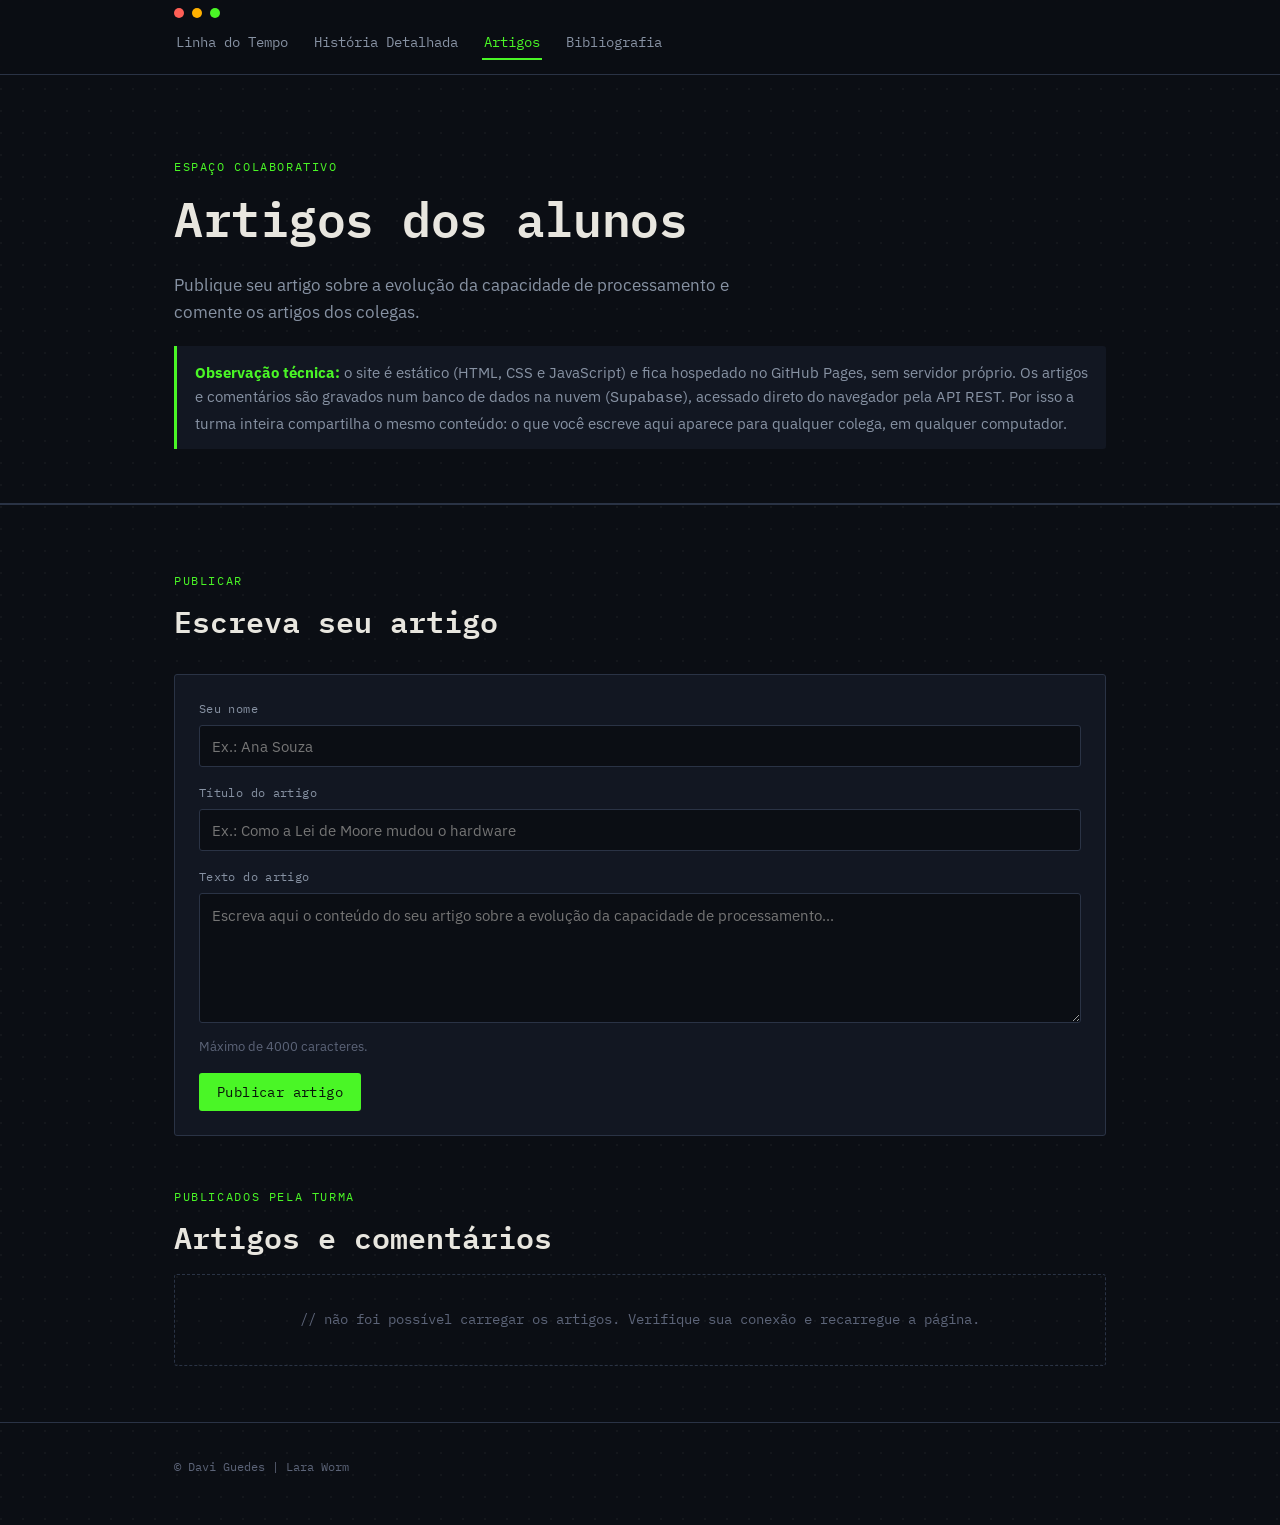
==== artigos.html @ 94441bcc "Blog completo com artigos e comentarios no Supabase Paginas: linha do tempo, historia detalhada, art" ====
<!DOCTYPE html>
<html lang="pt-BR">
<head>
<meta charset="UTF-8" />
<meta name="viewport" content="width=device-width, initial-scale=1.0" />
<title>Artigos</title>
<meta name="description" content="Espaço para alunos publicarem artigos sobre a evolução da capacidade de processamento e comentarem os artigos dos colegas." />
<link rel="preconnect" href="https://fonts.googleapis.com">
<link rel="preconnect" href="https://fonts.gstatic.com" crossorigin>
<link href="https://fonts.googleapis.com/css2?family=IBM+Plex+Mono:wght@400;500;600;700&family=IBM+Plex+Sans:wght@400;500;600&display=swap" rel="stylesheet">
<link rel="stylesheet" href="style.css" />
</head>
<body>

<header class="terminal-nav">
  <div class="titlebar">
    <span class="dot red"></span><span class="dot yellow"></span><span class="dot green"></span>
  </div>
  <nav aria-label="Navegação principal">
    <a href="index.html">Linha do Tempo</a>
    <a href="historia.html">História Detalhada</a>
    <a href="artigos.html" aria-current="page">Artigos</a>
    <a href="bibliografia.html">Bibliografia</a>
  </nav>
</header>

<main>
  <section class="hero" style="padding-bottom:36px;">
    <div class="container">
      <p class="eyebrow">Espaço colaborativo</p>
      <h1>Artigos dos alunos</h1>
      <p class="hero-sub lede">
        Publique seu artigo sobre a evolução da capacidade de processamento e comente os artigos dos colegas.
      </p>
      <div class="callout" style="margin-top:20px;">
        <p><strong>Observação técnica:</strong> o site é estático (HTML, CSS e JavaScript) e fica hospedado no GitHub Pages,
        sem servidor próprio. Os artigos e comentários são gravados num banco de dados na nuvem (<code>Supabase</code>),
        acessado direto do navegador pela API REST. Por isso a turma inteira compartilha o mesmo conteúdo: o que você
        escreve aqui aparece para qualquer colega, em qualquer computador.</p>
      </div>
    </div>
  </section>

  <section>
    <div class="container">

      <div class="section-head">
        <p class="eyebrow">Publicar</p>
        <h2>Escreva seu artigo</h2>
      </div>

      <form id="article-form" class="form-card reveal">
        <div class="form-row">
          <label for="author">Seu nome</label>
          <input type="text" id="author" name="author" placeholder="Ex.: Ana Souza" maxlength="60" required />
        </div>
        <div class="form-row">
          <label for="title">Título do artigo</label>
          <input type="text" id="title" name="title" placeholder="Ex.: Como a Lei de Moore mudou o hardware" maxlength="120" required />
        </div>
        <div class="form-row">
          <label for="body">Texto do artigo</label>
          <textarea id="body" name="body" placeholder="Escreva aqui o conteúdo do seu artigo sobre a evolução da capacidade de processamento..." maxlength="4000" required></textarea>
          <p class="form-hint">Máximo de 4000 caracteres.</p>
        </div>
        <button type="submit" class="btn">Publicar artigo</button>
      </form>

      <div class="feed-head">
        <div>
          <p class="eyebrow">Publicados pela turma</p>
          <h2 style="margin-bottom:0;">Artigos e comentários</h2>
        </div>
      </div>

      <div id="articles-feed" aria-live="polite">
        <div class="empty-state">// carregando artigos...</div>
      </div>

    </div>
  </section>
</main>

<footer>
  <div class="container">
    <p>&copy; Davi Guedes  |  Lara Worm</p>
  </div>
</footer>

<script src="script.js"></script>
</body>
</html>
---- style.css ----
/* =========================================================
   BLOG — Evolução na Capacidade de Processamento
   Identidade: terminal de época / cartão perfurado
   Fontes: IBM Plex Mono (display/labels) + IBM Plex Sans (corpo)
   ========================================================= */

:root {
  --bg: #0b0e14;
  --panel: #121722;
  --panel-alt: #171d2b;
  --panel-raised: #1c2333;
  --text: #e8e6df;
  --muted: #8792a3;
  --muted-dim: #5c6478;
  --phosphor: #4af626;
  --phosphor-dim: #2f8c18;
  --amber: #ffb000;
  --wire: #2a3345;
  --danger: #ff5f56;

  --font-display: 'IBM Plex Mono', monospace;
  --font-body: 'IBM Plex Sans', sans-serif;

  --radius: 3px;
}

* { box-sizing: border-box; }

html { scroll-behavior: smooth; }

@media (prefers-reduced-motion: reduce) {
  html { scroll-behavior: auto; }
  * { animation-duration: 0.01ms !important; animation-iteration-count: 1 !important; transition-duration: 0.01ms !important; }
}

body {
  margin: 0;
  background: var(--bg);
  color: var(--text);
  font-family: var(--font-body);
  font-size: 16px;
  line-height: 1.6;
  background-image:
    radial-gradient(circle at 1px 1px, rgba(255,255,255,0.035) 1px, transparent 0);
  background-size: 22px 22px;
}

a { color: var(--phosphor); text-decoration: none; }
a:hover { text-decoration: underline; }

::selection { background: var(--phosphor-dim); color: #08130a; }

:focus-visible {
  outline: 2px solid var(--amber);
  outline-offset: 2px;
}

img { max-width: 100%; display: block; }

/* ---------- utilitários de tipografia ---------- */
.eyebrow {
  font-family: var(--font-display);
  text-transform: uppercase;
  letter-spacing: 0.14em;
  font-size: 0.72rem;
  color: var(--phosphor);
}

h1, h2, h3 {
  font-family: var(--font-display);
  font-weight: 600;
  line-height: 1.25;
  margin: 0 0 0.5em 0;
}

h1 { font-size: clamp(1.9rem, 4vw, 3rem); letter-spacing: -0.01em; }
h2 { font-size: clamp(1.4rem, 2.6vw, 1.9rem); color: var(--text); }
h3 { font-size: 1.1rem; color: var(--phosphor); }

p { color: var(--text); }
.lede { color: var(--muted); font-size: 1.05rem; }

.container {
  max-width: 980px;
  margin: 0 auto;
  padding: 0 24px;
}

/* ---------- barra de navegação estilo janela de terminal ---------- */
.terminal-nav {
  position: sticky;
  top: 0;
  z-index: 50;
  background: rgba(11, 14, 20, 0.92);
  backdrop-filter: blur(6px);
  border-bottom: 1px solid var(--wire);
}

.terminal-nav .titlebar {
  display: flex;
  align-items: center;
  gap: 8px;
  padding: 8px 24px 0 24px;
  max-width: 980px;
  margin: 0 auto;
}

.dot { width: 10px; height: 10px; border-radius: 50%; display: inline-block; }
.dot.red { background: var(--danger); }
.dot.yellow { background: var(--amber); }
.dot.green { background: var(--phosphor); }

.titlebar-label {
  margin-left: 10px;
  font-family: var(--font-display);
  font-size: 0.72rem;
  color: var(--muted-dim);
  letter-spacing: 0.04em;
}

.terminal-nav nav {
  max-width: 980px;
  margin: 0 auto;
  padding: 10px 24px 14px 24px;
  display: flex;
  gap: 22px;
  flex-wrap: wrap;
}

.terminal-nav nav a {
  font-family: var(--font-display);
  font-size: 0.85rem;
  color: var(--muted);
  padding: 4px 2px;
  border-bottom: 2px solid transparent;
}

.terminal-nav nav a::before {
  color: var(--muted-dim);
}

.terminal-nav nav a:hover,
.terminal-nav nav a[aria-current="page"] {
  color: var(--phosphor);
  text-decoration: none;
  border-bottom-color: var(--phosphor);
}

/* ---------- hero ---------- */
.hero {
  padding: 72px 0 56px 0;
  border-bottom: 1px solid var(--wire);
  position: relative;
  overflow: hidden;
}

.hero .container { position: relative; z-index: 1; }

.crt-frame {
  background: var(--panel);
  border: 1px solid var(--wire);
  border-radius: var(--radius);
  padding: 22px 26px;
  box-shadow: 0 0 0 1px rgba(74,246,38,0.05), 0 20px 60px rgba(0,0,0,0.45);
  font-family: var(--font-display);
}

.crt-frame .prompt-line {
  color: var(--muted-dim);
  font-size: 0.8rem;
  margin-bottom: 10px;
}

.crt-frame .prompt-line .path { color: var(--phosphor-dim); }

#typed-output {
  color: var(--phosphor);
  white-space: pre-wrap;
  font-size: clamp(1.1rem, 2.3vw, 1.55rem);
  line-height: 1.5;
  min-height: 4.5em;
}

.cursor {
  display: inline-block;
  width: 0.55em;
  height: 1em;
  background: var(--phosphor);
  vertical-align: text-bottom;
  animation: blink 1s steps(1) infinite;
}

@keyframes blink { 50% { opacity: 0; } }

.hero-sub {
  margin-top: 20px;
  max-width: 60ch;
}

/* ---------- seções gerais ---------- */
section { padding: 56px 0; }
section + section { border-top: 1px solid var(--wire); }

.section-head { margin-bottom: 34px; max-width: 62ch; }

/* ---------- linha do tempo ---------- */
.timeline {
  position: relative;
  margin-top: 20px;
  padding-left: 28px;
  border-left: 2px dashed var(--wire);
}

.timeline-item {
  position: relative;
  padding: 4px 0 42px 26px;
}

.timeline-item:last-child { padding-bottom: 4px; }

.timeline-item::before {
  content: '';
  position: absolute;
  left: -37px;
  top: 6px;
  width: 12px;
  height: 12px;
  border-radius: 50%;
  background: var(--bg);
  border: 2px solid var(--phosphor);
}

.timeline-year {
  font-family: var(--font-display);
  color: var(--amber);
  font-size: 0.85rem;
  letter-spacing: 0.06em;
  display: inline-block;
  margin-bottom: 6px;
  padding: 2px 8px;
  border: 1px solid var(--wire);
  border-radius: var(--radius);
  background: var(--panel);
}

.timeline-item h3 { margin-bottom: 6px; }
.timeline-item p { color: var(--muted); margin: 0 0 8px 0; }

.metric-chip {
  display: inline-flex;
  gap: 6px;
  align-items: baseline;
  font-family: var(--font-display);
  font-size: 0.78rem;
  color: var(--phosphor-dim);
  background: rgba(74,246,38,0.06);
  border: 1px solid rgba(74,246,38,0.25);
  border-radius: var(--radius);
  padding: 3px 8px;
  margin-top: 4px;
}

/* animação de revelação no scroll */
.reveal {
  opacity: 0;
  transform: translateY(14px);
  transition: opacity 0.5s ease, transform 0.5s ease;
}
.reveal.is-visible { opacity: 1; transform: translateY(0); }

/* ---------- cartão perfurado (divisor decorativo) ---------- */
.punchcard-divider {
  height: 34px;
  margin: 0 0 8px 0;
  background-image: radial-gradient(circle, rgba(255,176,0,0.35) 2.5px, transparent 2.6px);
  background-size: 26px 26px;
  background-position: center;
  opacity: 0.55;
}

/* ---------- artigos detalhados (história) ---------- */
.article-block { margin-bottom: 46px; }
.article-block .timeline-year { margin-bottom: 10px; }
.article-block p { margin: 0 0 14px 0; }
.article-block ul { color: var(--text); padding-left: 20px; }
.article-block li { margin-bottom: 6px; }

.callout {
  border-left: 3px solid var(--phosphor);
  background: var(--panel);
  padding: 14px 18px;
  border-radius: 0 var(--radius) var(--radius) 0;
  margin: 18px 0;
}
.callout p { margin: 0; color: var(--muted); font-size: 0.95rem; }
.callout strong { color: var(--phosphor); }

/* ---------- formulários (página de artigos dos alunos) ---------- */
.form-card, .article-card, .comment-card {
  background: var(--panel);
  border: 1px solid var(--wire);
  border-radius: var(--radius);
  padding: 24px;
}

.form-card { margin-bottom: 20px; }

.form-row { margin-bottom: 16px; }

label {
  display: block;
  font-family: var(--font-display);
  font-size: 0.78rem;
  color: var(--muted);
  margin-bottom: 6px;
  letter-spacing: 0.03em;
}

input[type="text"], textarea {
  width: 100%;
  background: var(--bg);
  border: 1px solid var(--wire);
  border-radius: var(--radius);
  color: var(--text);
  font-family: var(--font-body);
  font-size: 0.95rem;
  padding: 10px 12px;
  resize: vertical;
}

input[type="text"]:focus, textarea:focus {
  border-color: var(--phosphor-dim);
}

textarea { min-height: 130px; line-height: 1.5; }

.btn {
  font-family: var(--font-display);
  font-size: 0.85rem;
  letter-spacing: 0.03em;
  background: var(--phosphor);
  color: #08130a;
  border: none;
  border-radius: var(--radius);
  padding: 10px 18px;
  cursor: pointer;
  transition: transform 0.12s ease, background 0.12s ease;
}
.btn:hover { background: #6dfb44; }
.btn:active { transform: scale(0.97); }

.btn:disabled {
  opacity: 0.55;
  cursor: not-allowed;
  transform: none;
}

.btn-ghost {
  background: transparent;
  color: var(--muted);
  border: 1px solid var(--wire);
}
.btn-ghost:hover { color: var(--amber); border-color: var(--amber); background: transparent; }

.form-hint { color: var(--muted-dim); font-size: 0.8rem; margin-top: 6px; }

.feed-head {
  display: flex;
  align-items: baseline;
  justify-content: space-between;
  margin: 40px 0 18px 0;
  gap: 12px;
  flex-wrap: wrap;
}

.article-card { margin-bottom: 18px; }

.article-meta {
  font-family: var(--font-display);
  font-size: 0.75rem;
  color: var(--muted-dim);
  margin-bottom: 8px;
  display: flex;
  gap: 10px;
  flex-wrap: wrap;
}

.article-meta .author { color: var(--amber); }

.article-card h3 { margin-bottom: 8px; }
.article-body { color: var(--text); white-space: pre-wrap; margin-bottom: 16px; }

.comments-list { border-top: 1px dashed var(--wire); padding-top: 14px; margin-top: 14px; display: flex; flex-direction: column; gap: 10px; }

.comment-item {
  background: var(--panel-alt);
  border: 1px solid var(--wire);
  border-radius: var(--radius);
  padding: 10px 14px;
}

.comment-item .article-meta { margin-bottom: 4px; }
.comment-item p { margin: 0; font-size: 0.92rem; }

.comment-form { margin-top: 14px; display: flex; flex-direction: column; gap: 10px; }
.comment-form .inline-row { display: flex; gap: 10px; }
.comment-form .inline-row input { flex: 1; }

.empty-state {
  text-align: center;
  color: var(--muted-dim);
  font-family: var(--font-display);
  font-size: 0.85rem;
  padding: 34px 20px;
  border: 1px dashed var(--wire);
  border-radius: var(--radius);
}

.toast {
  position: fixed;
  bottom: 22px;
  right: 22px;
  background: var(--panel-raised);
  border: 1px solid var(--phosphor-dim);
  color: var(--phosphor);
  font-family: var(--font-display);
  font-size: 0.82rem;
  padding: 10px 16px;
  border-radius: var(--radius);
  opacity: 0;
  transform: translateY(8px);
  transition: opacity 0.25s ease, transform 0.25s ease;
  pointer-events: none;
  z-index: 100;
}
.toast.show { opacity: 1; transform: translateY(0); }

/* ---------- bibliografia ---------- */
.biblio-list { display: flex; flex-direction: column; gap: 4px; margin-top: 10px; }

.biblio-item {
  padding: 16px 0;
  border-bottom: 1px solid var(--wire);
  display: grid;
  grid-template-columns: 84px 1fr;
  gap: 14px;
}

.biblio-item:last-child { border-bottom: none; }

.biblio-tag {
  font-family: var(--font-display);
  font-size: 0.7rem;
  color: var(--bg);
  background: var(--amber);
  border-radius: var(--radius);
  height: fit-content;
  padding: 3px 6px;
  text-align: center;
  letter-spacing: 0.04em;
}

.biblio-item h3 { font-size: 1rem; margin-bottom: 4px; color: var(--text); }
.biblio-item .biblio-meta { color: var(--muted); font-size: 0.88rem; margin: 0 0 4px 0; }
.biblio-item a { font-size: 0.85rem; word-break: break-all; }

/* ---------- rodapé ---------- */
footer {
  border-top: 1px solid var(--wire);
  padding: 34px 0 50px 0;
}

footer .container {
  display: flex;
  justify-content: space-between;
  flex-wrap: wrap;
  gap: 12px;
}

footer p {
  font-family: var(--font-display);
  font-size: 0.75rem;
  color: var(--muted-dim);
  margin: 0;
}

/* ---------- responsivo ---------- */
@media (max-width: 640px) {
  .hero { padding: 52px 0 40px 0; }
  section { padding: 40px 0; }
  .biblio-item { grid-template-columns: 1fr; }
  .comment-form .inline-row { flex-direction: column; }
}
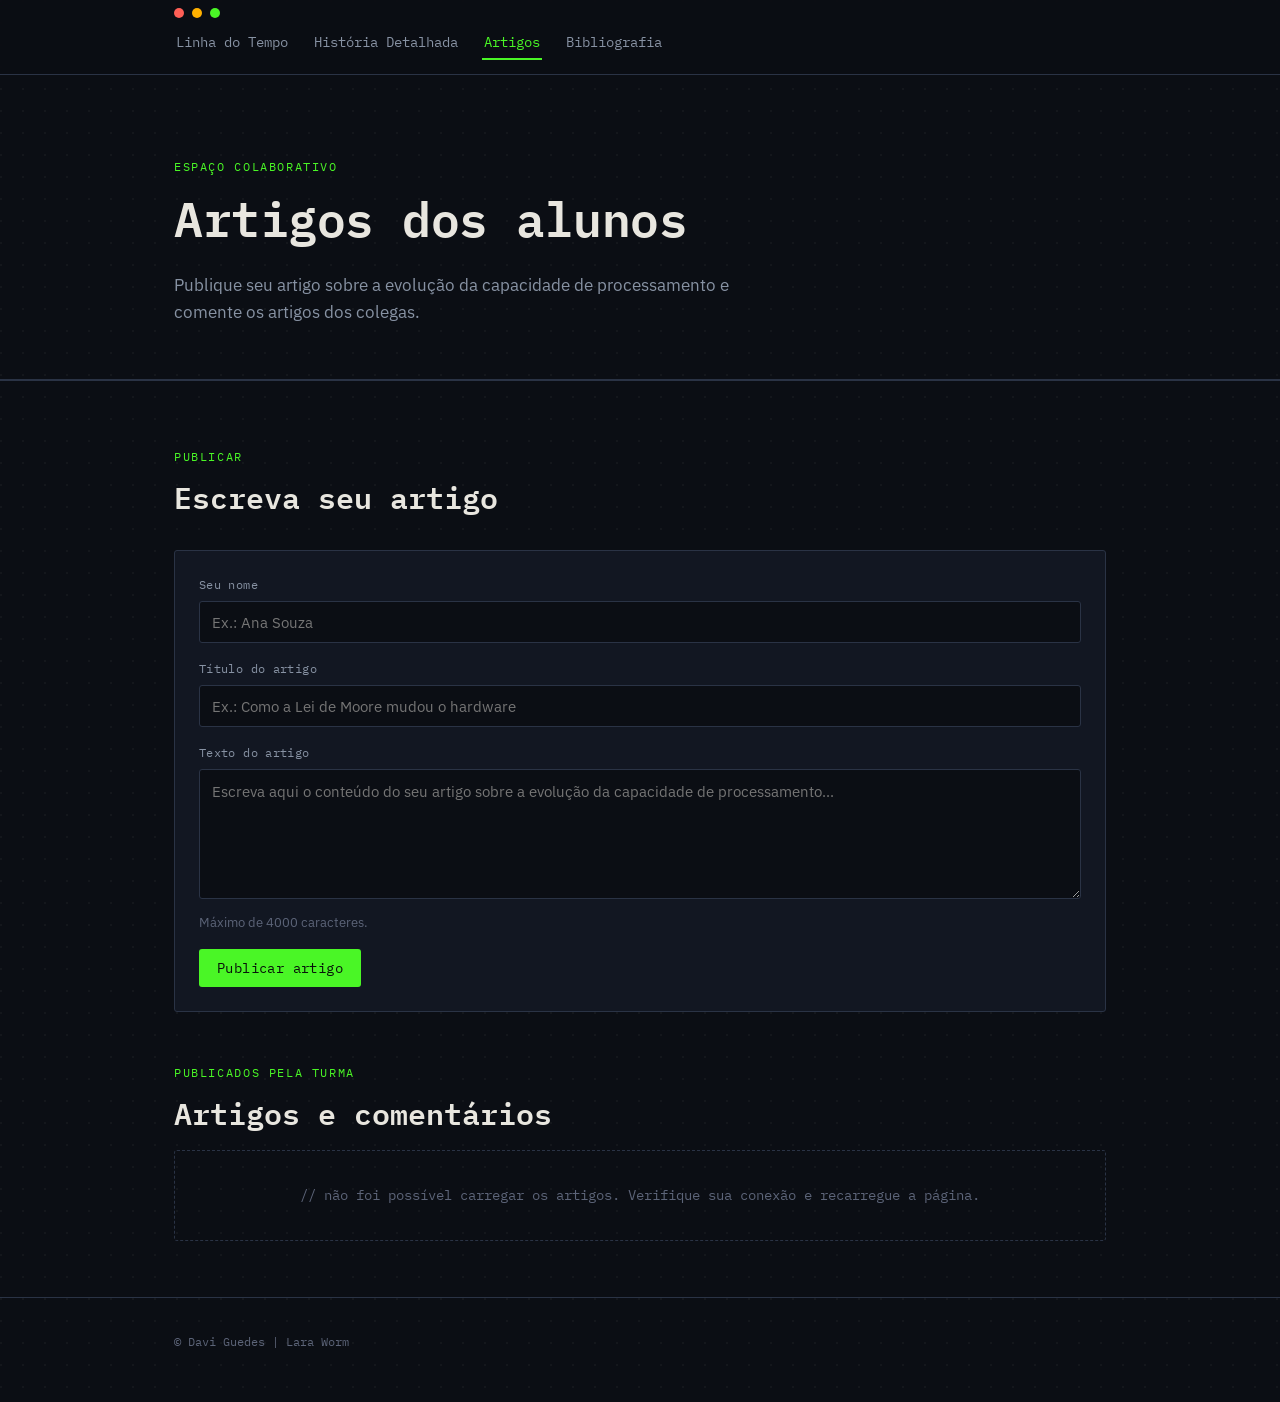
==== commit e15f745e: "Remove technical note from artigos.html Removed technical observation about the static site and data" ====
--- a/artigos.html
+++ b/artigos.html
@@ -32,12 +32,6 @@
       <p class="hero-sub lede">
         Publique seu artigo sobre a evolução da capacidade de processamento e comente os artigos dos colegas.
       </p>
-      <div class="callout" style="margin-top:20px;">
-        <p><strong>Observação técnica:</strong> o site é estático (HTML, CSS e JavaScript) e fica hospedado no GitHub Pages,
-        sem servidor próprio. Os artigos e comentários são gravados num banco de dados na nuvem (<code>Supabase</code>),
-        acessado direto do navegador pela API REST. Por isso a turma inteira compartilha o mesmo conteúdo: o que você
-        escreve aqui aparece para qualquer colega, em qualquer computador.</p>
-      </div>
     </div>
   </section>
 
